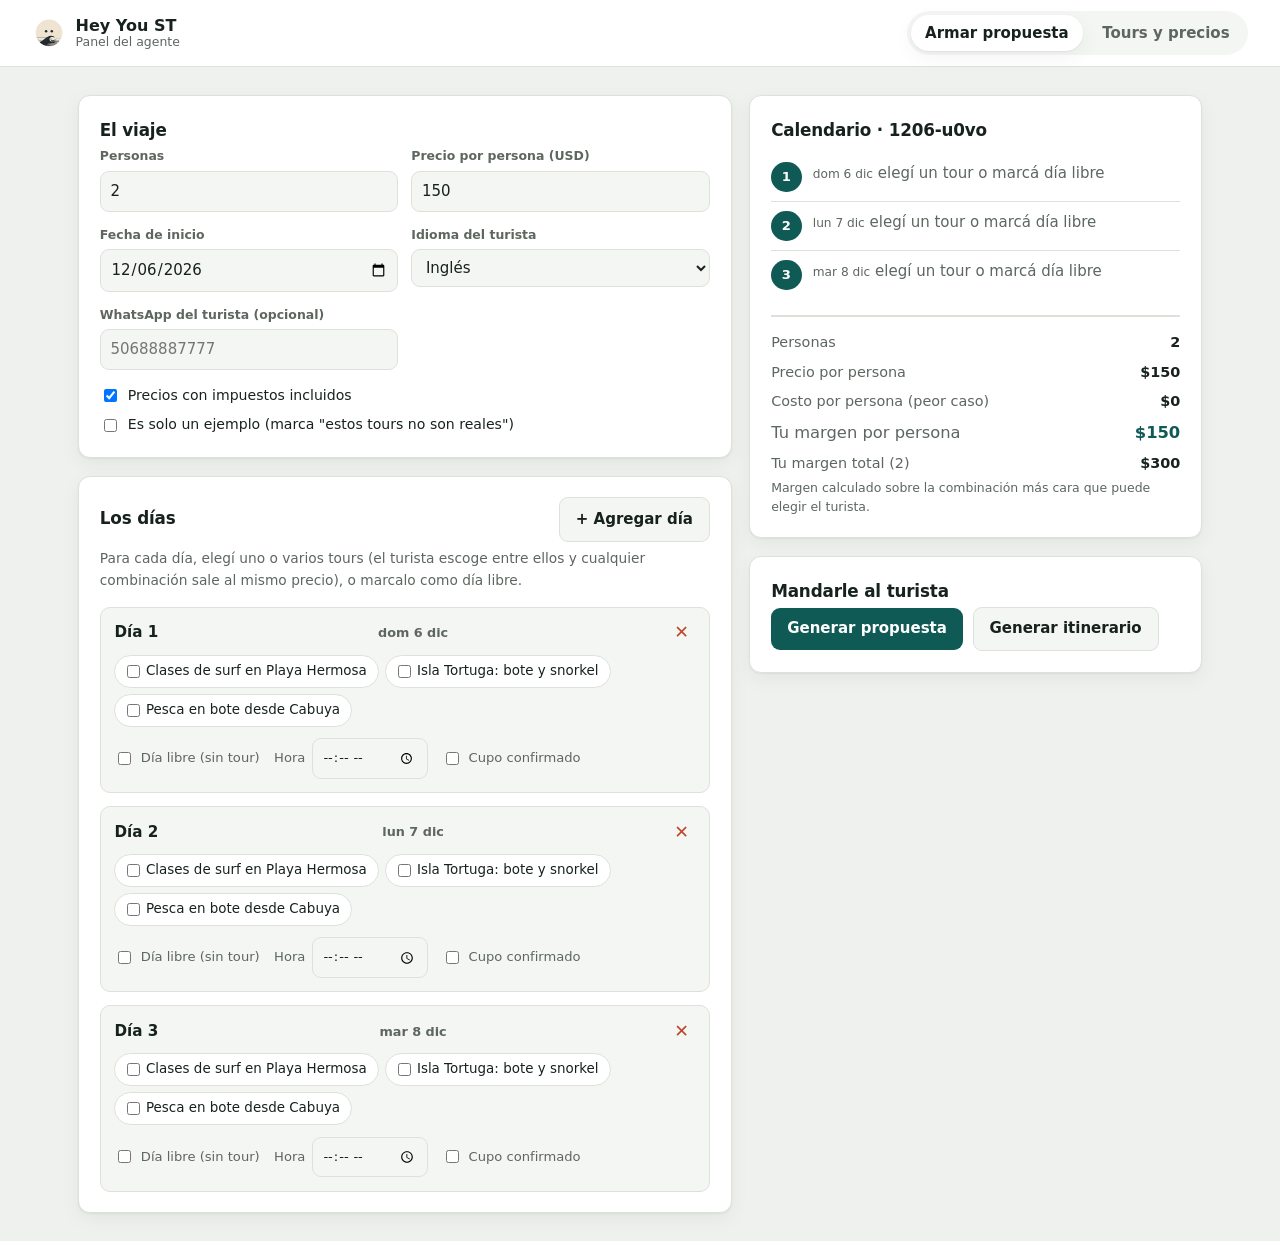
==== dashboard.html @ b7f1ac37 "Agregar panel del agente (dashboard) Herramienta interna para Juan, en el navegador y sin servidor. " ====
<!DOCTYPE html>
<html lang="es">
<head>
  <meta charset="utf-8">
  <meta name="viewport" content="width=device-width, initial-scale=1">
  <title>Panel · Hey You ST</title>
  <meta name="description" content="Panel del agente de Hey You ST: tus tours y precios, y la propuesta lista para mandarle al turista por WhatsApp.">
  <!-- Herramienta interna de Juan: no es para el turista, que no la indexen -->
  <meta name="robots" content="noindex">
  <link rel="icon" type="image/svg+xml" href="img/marca/hey-you-st.svg">
  <link rel="apple-touch-icon" href="img/marca/hey-you-st-180.png">
  <link rel="stylesheet" href="css/dashboard.css">
</head>
<body>

  <!-- El panel es de Juan (el agente), no del turista: va en español y no se enlaza desde el mapa.
       Todo vive en el navegador (localStorage); nada se guarda en un servidor. Arma la propuesta y
       el itinerario con el MISMO formato de link que leen propuesta.html e itinerario.html
       (js/propuesta.js, js/itinerario.js): un JSON en base64url en #p=. -->
  <header class="barra">
    <div class="marca">
      <img src="img/marca/hey-you-st.svg" alt="">
      <div class="marca-txt">
        <strong>Hey You ST</strong>
        <span>Panel del agente</span>
      </div>
    </div>
    <nav class="tabs" id="tabs" role="tablist">
      <button type="button" role="tab" data-tab="propuesta" class="activo" aria-selected="true">Armar propuesta</button>
      <button type="button" role="tab" data-tab="catalogo" aria-selected="false">Tours y precios</button>
    </nav>
  </header>

  <main>

    <!-- ============ ARMAR PROPUESTA ============ -->
    <section id="tab-propuesta" class="tab" role="tabpanel">
      <div class="col-editor">

        <div class="tarjeta">
          <h2>El viaje</h2>
          <div class="campos">
            <label class="campo">
              <span>Personas</span>
              <input type="number" id="p-personas" min="1" step="1" value="2" inputmode="numeric">
            </label>
            <label class="campo">
              <span>Precio por persona (USD)</span>
              <input type="number" id="p-pp" min="0" step="1" value="150" inputmode="numeric">
            </label>
            <label class="campo">
              <span>Fecha de inicio</span>
              <input type="date" id="p-inicio">
            </label>
            <label class="campo">
              <span>Idioma del turista</span>
              <select id="p-idioma">
                <option value="en">Inglés</option>
                <option value="es">Español</option>
              </select>
            </label>
            <label class="campo">
              <span>WhatsApp del turista (opcional)</span>
              <input type="text" id="p-tel" placeholder="50688887777" inputmode="numeric">
            </label>
          </div>
          <div class="checks">
            <label class="check"><input type="checkbox" id="p-iva" checked> Precios con impuestos incluidos</label>
            <label class="check"><input type="checkbox" id="p-ejemplo"> Es solo un ejemplo (marca "estos tours no son reales")</label>
          </div>
        </div>

        <div class="tarjeta">
          <div class="tarjeta-cab">
            <h2>Los días</h2>
            <button type="button" class="btn btn-sec" id="add-dia">+ Agregar día</button>
          </div>
          <p class="ayuda">Para cada día, elegí uno o varios tours (el turista escoge entre ellos y cualquier combinación sale al mismo precio), o marcalo como día libre.</p>
          <div id="dias"></div>
        </div>

      </div>

      <!-- Lo que ve/hace el agente: vista previa + generar links -->
      <aside class="col-preview">
        <div class="tarjeta preview" id="preview"></div>

        <div class="tarjeta generar">
          <h2>Mandarle al turista</h2>
          <div class="gen-botones">
            <button type="button" class="btn" data-gen="propuesta">Generar propuesta</button>
            <button type="button" class="btn btn-sec" data-gen="itinerario">Generar itinerario</button>
          </div>
          <div id="salida" class="salida" hidden></div>
        </div>
      </aside>
    </section>

    <!-- ============ TOURS Y PRECIOS ============ -->
    <section id="tab-catalogo" class="tab" role="tabpanel" hidden>
      <div class="tarjeta">
        <div class="tarjeta-cab">
          <h2 id="cat-titulo">Agregar tour</h2>
          <button type="button" class="btn-link" id="cat-reseed" title="Volver a cargar los tours de data/tours.js">Recargar desde el mapa</button>
        </div>
        <div class="campos">
          <label class="campo"><span>Nombre (español)</span><input type="text" id="c-es"></label>
          <label class="campo"><span>Nombre (inglés)</span><input type="text" id="c-en"></label>
          <label class="campo"><span>Duración</span><input type="text" id="c-du" placeholder="2 horas"></label>
          <label class="campo"><span>Punto de salida</span><input type="text" id="c-sa" placeholder="Playa Hermosa"></label>
          <label class="campo campo-ancho"><span>Incluye (español)</span><input type="text" id="c-inc" placeholder="Tabla · instructor local"></label>
          <label class="campo campo-ancho"><span>Incluye (inglés)</span><input type="text" id="c-ince" placeholder="Board · local instructor"></label>
          <label class="campo"><span>Neto del proveedor (USD)</span><input type="number" id="c-neto" min="0" step="1" inputmode="numeric"></label>
          <label class="campo"><span>Precio al cliente (USD)</span><input type="number" id="c-cliente" min="0" step="1" inputmode="numeric"></label>
        </div>
        <div class="gen-botones">
          <button type="button" class="btn" id="cat-guardar">Guardar tour</button>
          <button type="button" class="btn-link" id="cat-cancelar" hidden>Cancelar edición</button>
        </div>
      </div>

      <div class="tarjeta">
        <h2>Mis tours</h2>
        <div class="tabla-env"><table class="tabla" id="cat-tabla"></table></div>
      </div>
    </section>

  </main>

  <!-- Los tours reales del mapa, para sembrar el catálogo la primera vez -->
  <script src="data/tours.js"></script>
  <!-- El WhatsApp de Juan -->
  <script src="js/contacto.js"></script>
  <script src="js/dashboard.js"></script>
</body>
</html>
---- css/dashboard.css ----
/* =========================================================
   Hey You ST · Panel del agente (dashboard.html)
   Estilo propio del panel: funcional, legible, claro u oscuro.
   Acento mar para que se sienta de la misma familia que el resto.
   ========================================================= */

:root{
  --bg:#eef1ee;
  --surface:#ffffff;
  --surface-2:#f4f6f3;
  --fg:#17221e;
  --muted:#5d665f;
  --line:#dde1da;
  --sea:#0f5a54;
  --sea-fg:#ffffff;
  --good:#1f7a43;
  --bad:#c0462a;
  --radius:12px;
  --sombra:0 1px 2px rgba(20,30,25,.06), 0 6px 20px rgba(20,30,25,.05);
  color-scheme:light;
}
@media (prefers-color-scheme: dark){
  :root{
    --bg:#10140f;
    --surface:#191e18;
    --surface-2:#1f2620;
    --fg:#e9ece5;
    --muted:#99a39b;
    --line:#2b322b;
    --sea:#4db3a6;
    --sea-fg:#071412;
    --good:#56c48a;
    --bad:#ef8a6a;
    --sombra:0 1px 2px rgba(0,0,0,.3), 0 8px 24px rgba(0,0,0,.25);
    color-scheme:dark;
  }
}

*{box-sizing:border-box}
/* El atributo hidden tiene que ganarle a los display:grid/flex de las pestañas */
[hidden]{display:none!important}
html,body{margin:0}
body{
  background:var(--bg);
  color:var(--fg);
  font:15px/1.55 system-ui, -apple-system, "Segoe UI", Roboto, sans-serif;
  -webkit-font-smoothing:antialiased;
}
h2{font-size:1.05rem;margin:0 0 .2rem;letter-spacing:-.01em}
a{color:var(--sea)}

/* --- barra superior --- */
.barra{
  position:sticky;top:0;z-index:10;
  display:flex;align-items:center;justify-content:space-between;gap:1rem;flex-wrap:wrap;
  padding:.7rem clamp(16px,4vw,2rem);
  background:var(--surface);border-bottom:1px solid var(--line);
}
.marca{display:flex;align-items:center;gap:.6rem}
.marca img{width:34px;height:34px;border-radius:8px}
.marca-txt{display:flex;flex-direction:column;line-height:1.15}
.marca-txt strong{font-size:1rem}
.marca-txt span{font-size:.78rem;color:var(--muted)}
.tabs{display:flex;gap:.3rem;background:var(--surface-2);padding:.25rem;border-radius:999px}
.tabs button{
  border:0;background:transparent;color:var(--muted);
  font:inherit;font-weight:600;padding:.4rem .9rem;border-radius:999px;cursor:pointer;
}
.tabs button.activo{background:var(--surface);color:var(--fg);box-shadow:var(--sombra)}

/* --- layout --- */
main{max-width:1180px;margin:0 auto;padding:clamp(16px,3vw,1.75rem)}
#tab-propuesta{display:grid;gap:1.1rem;grid-template-columns:1fr}
@media(min-width:900px){#tab-propuesta{grid-template-columns:1.3fr .9fr;align-items:start}}
.col-editor{display:flex;flex-direction:column;gap:1.1rem;min-width:0}
.col-preview{display:flex;flex-direction:column;gap:1.1rem;min-width:0}
@media(min-width:900px){.col-preview{position:sticky;top:5rem}}
.tab{animation:aparece .18s ease}
@keyframes aparece{from{opacity:.4}to{opacity:1}}

/* --- tarjetas --- */
.tarjeta{
  background:var(--surface);border:1px solid var(--line);border-radius:var(--radius);
  padding:clamp(1rem,2.5vw,1.3rem);box-shadow:var(--sombra);
}
.tarjeta-cab{display:flex;align-items:center;justify-content:space-between;gap:.8rem;margin-bottom:.4rem}
.ayuda{color:var(--muted);font-size:.86rem;margin:.1rem 0 1rem}

/* --- campos --- */
.campos{display:grid;gap:.8rem;grid-template-columns:repeat(2,1fr)}
@media(max-width:520px){.campos{grid-template-columns:1fr}}
.campo{display:flex;flex-direction:column;gap:.3rem;min-width:0}
.campo-ancho{grid-column:1/-1}
.campo span{font-size:.78rem;color:var(--muted);font-weight:600}
input,select{
  font:inherit;color:var(--fg);background:var(--surface-2);
  border:1px solid var(--line);border-radius:9px;padding:.5rem .6rem;width:100%;
}
input:focus,select:focus{outline:2px solid var(--sea);outline-offset:1px;border-color:var(--sea)}
.checks{display:flex;flex-direction:column;gap:.5rem;margin-top:.9rem}
.check{display:flex;align-items:center;gap:.5rem;font-size:.88rem;color:var(--fg)}
.check input{width:auto}

/* --- botones --- */
.btn{
  border:0;border-radius:9px;background:var(--sea);color:var(--sea-fg);
  font:inherit;font-weight:700;padding:.6rem 1rem;cursor:pointer;
}
.btn:hover{filter:brightness(1.06)}
.btn-sec{background:var(--surface-2);color:var(--fg);border:1px solid var(--line)}
.btn-link{border:0;background:none;color:var(--sea);font:inherit;font-weight:600;cursor:pointer;padding:.3rem}
.btn:disabled{opacity:.5;cursor:not-allowed}
.gen-botones{display:flex;gap:.6rem;flex-wrap:wrap;align-items:center}

/* --- días --- */
#dias{display:flex;flex-direction:column;gap:.8rem}
.dia{border:1px solid var(--line);border-radius:10px;background:var(--surface-2);padding:.85rem}
.dia-cab{display:flex;align-items:center;justify-content:space-between;gap:.6rem;margin-bottom:.6rem}
.dia-cab b{font-size:.95rem}
.dia-fecha{font-size:.8rem;color:var(--muted);font-weight:600}
.dia-quitar{border:0;background:none;color:var(--bad);cursor:pointer;font:inherit;font-weight:700;font-size:1.1rem;line-height:1;padding:.1rem .4rem}
.dia-ops{display:flex;flex-wrap:wrap;gap:.4rem}
.op-chip{display:inline-flex;align-items:center;gap:.4rem;border:1px solid var(--line);background:var(--surface);border-radius:999px;padding:.32rem .7rem;font-size:.84rem;cursor:pointer}
.op-chip input{width:auto;margin:0}
.op-chip.sel{border-color:var(--sea);box-shadow:inset 0 0 0 1px var(--sea)}
.dia-libre-campos{display:grid;gap:.6rem;grid-template-columns:1fr 1fr;margin-top:.3rem}
@media(max-width:520px){.dia-libre-campos{grid-template-columns:1fr}}
.dia-extra{display:flex;gap:.9rem;flex-wrap:wrap;margin-top:.7rem;align-items:center}
.dia-extra label{display:flex;align-items:center;gap:.4rem;font-size:.82rem;color:var(--muted);white-space:nowrap}
.dia-extra input[type=time]{width:auto}

/* --- preview --- */
.preview h2{margin-bottom:.6rem}
.cal-dia{display:flex;gap:.7rem;padding:.55rem 0;border-top:1px solid var(--line)}
.cal-dia:first-of-type{border-top:0}
.cal-n{flex:0 0 auto;width:1.9rem;height:1.9rem;border-radius:50%;background:var(--sea);color:var(--sea-fg);display:grid;place-items:center;font-weight:700;font-size:.82rem}
.cal-txt{min-width:0}
.cal-txt .f{font-size:.76rem;color:var(--muted)}
.cal-txt .o{font-weight:600}
.cal-txt .o .sep{color:var(--muted);font-weight:400}
.cal-libre .cal-n{background:var(--surface-2);color:var(--muted);border:1px solid var(--line)}

.resumen{margin-top:1rem;padding-top:.9rem;border-top:2px solid var(--line);display:grid;gap:.45rem}
.linea{display:flex;justify-content:space-between;gap:1rem;font-size:.9rem}
.linea span:first-child{color:var(--muted)}
.linea b{font-variant-numeric:tabular-nums}
.linea.fuerte{font-size:1.02rem}
.linea.fuerte b{color:var(--sea)}
.margen-bad b{color:var(--bad)}
.nota-precio{font-size:.78rem;color:var(--muted);margin:.2rem 0 0}

/* --- salida (link generado) --- */
.salida{margin-top:.9rem;display:flex;flex-direction:column;gap:.6rem}
.salida .link{
  font-size:.8rem;word-break:break-all;background:var(--surface-2);
  border:1px solid var(--line);border-radius:9px;padding:.6rem;color:var(--muted);
  max-height:5.5rem;overflow:auto;
}
.salida .acc{display:flex;gap:.5rem;flex-wrap:wrap}
.salida .ok{color:var(--good);font-size:.82rem;font-weight:600}

/* --- tabla catálogo --- */
.tabla-env{overflow-x:auto}
.tabla{width:100%;border-collapse:collapse;font-size:.88rem}
.tabla th,.tabla td{text-align:left;padding:.55rem .5rem;border-bottom:1px solid var(--line);white-space:nowrap}
.tabla th{font-size:.72rem;text-transform:uppercase;letter-spacing:.04em;color:var(--muted);font-weight:700}
.tabla td.num{text-align:right;font-variant-numeric:tabular-nums}
.tabla .margen-ok{color:var(--good);font-weight:600}
.tabla .margen-no{color:var(--muted)}
.tabla .acc-td{text-align:right}
.tabla .mini{border:0;background:none;cursor:pointer;font:inherit;font-weight:600;padding:.2rem .4rem}
.tabla .mini.editar{color:var(--sea)}
.tabla .mini.borrar{color:var(--bad)}
.vacio{color:var(--muted);font-size:.9rem;padding:.8rem 0}

/* aviso general */
.aviso-dash{background:color-mix(in srgb, var(--bad) 12%, var(--surface));border:1px solid var(--bad);
  color:var(--fg);border-radius:9px;padding:.6rem .8rem;font-size:.85rem}
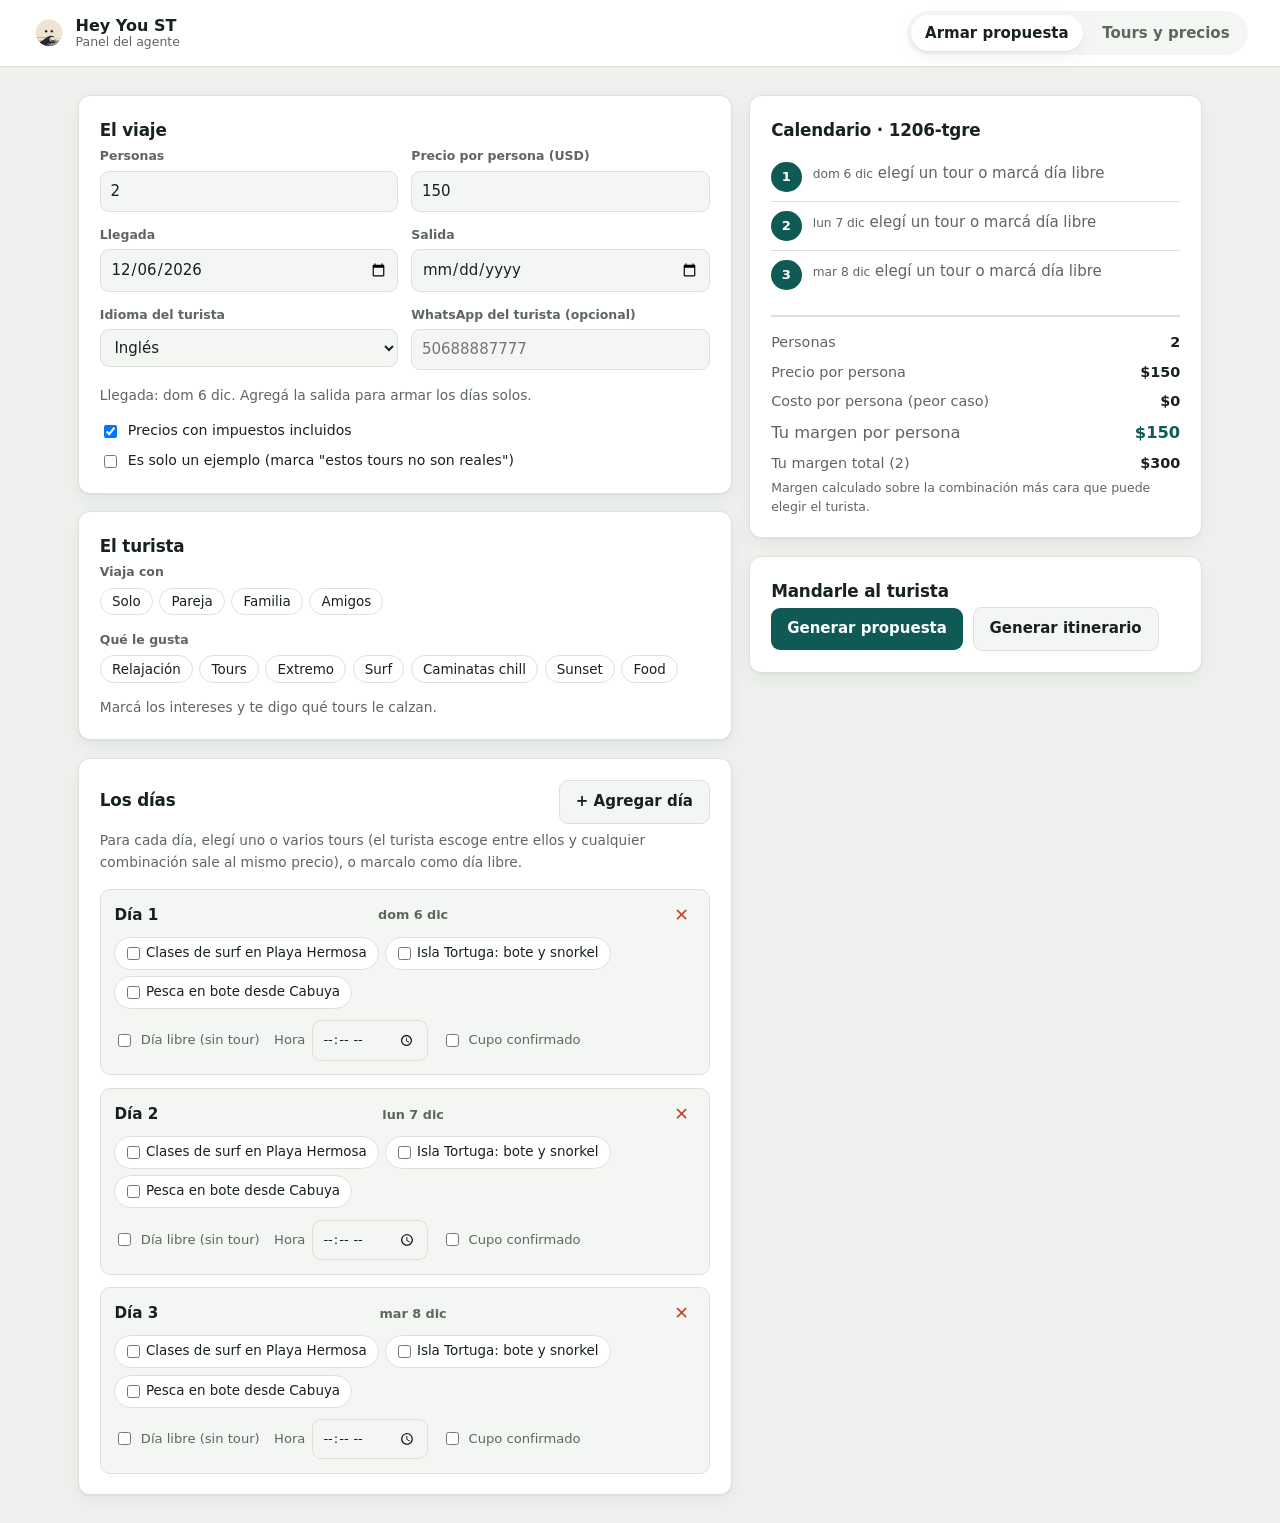
==== commit 3e71f42d: "Panel: estadia, perfil del turista e intereses - Estadia: se pregunta llegada y salida, y el panel a" ====
--- a/dashboard.html
+++ b/dashboard.html
@@ -49,8 +49,12 @@
               <input type="number" id="p-pp" min="0" step="1" value="150" inputmode="numeric">
             </label>
             <label class="campo">
-              <span>Fecha de inicio</span>
+              <span>Llegada</span>
               <input type="date" id="p-inicio">
+            </label>
+            <label class="campo">
+              <span>Salida</span>
+              <input type="date" id="p-salida">
             </label>
             <label class="campo">
               <span>Idioma del turista</span>
@@ -64,10 +68,24 @@
               <input type="text" id="p-tel" placeholder="50688887777" inputmode="numeric">
             </label>
           </div>
+          <p class="ayuda" id="estadia-info" style="margin:.9rem 0 0"></p>
           <div class="checks">
             <label class="check"><input type="checkbox" id="p-iva" checked> Precios con impuestos incluidos</label>
             <label class="check"><input type="checkbox" id="p-ejemplo"> Es solo un ejemplo (marca "estos tours no son reales")</label>
           </div>
+        </div>
+
+        <div class="tarjeta">
+          <h2>El turista</h2>
+          <div class="perfil-bloque">
+            <span class="perfil-lbl">Viaja con</span>
+            <div class="chips" id="perfil-segmento"></div>
+          </div>
+          <div class="perfil-bloque">
+            <span class="perfil-lbl">Qué le gusta</span>
+            <div class="chips" id="perfil-intereses"></div>
+          </div>
+          <p class="ayuda" id="perfil-sugerencias" style="margin:.4rem 0 0"></p>
         </div>
 
         <div class="tarjeta">
@@ -110,6 +128,7 @@
           <label class="campo"><span>Punto de salida</span><input type="text" id="c-sa" placeholder="Playa Hermosa"></label>
           <label class="campo campo-ancho"><span>Incluye (español)</span><input type="text" id="c-inc" placeholder="Tabla · instructor local"></label>
           <label class="campo campo-ancho"><span>Incluye (inglés)</span><input type="text" id="c-ince" placeholder="Board · local instructor"></label>
+          <div class="campo campo-ancho"><span>Características</span><div class="chips" id="cat-tags"></div></div>
           <label class="campo"><span>Neto del proveedor (USD)</span><input type="number" id="c-neto" min="0" step="1" inputmode="numeric"></label>
           <label class="campo"><span>Precio al cliente (USD)</span><input type="number" id="c-cliente" min="0" step="1" inputmode="numeric"></label>
         </div>
--- a/css/dashboard.css
+++ b/css/dashboard.css
@@ -176,3 +176,12 @@
 /* aviso general */
 .aviso-dash{background:color-mix(in srgb, var(--bad) 12%, var(--surface));border:1px solid var(--bad);
   color:var(--fg);border-radius:9px;padding:.6rem .8rem;font-size:.85rem}
+
+/* --- perfil del turista y características (chips) --- */
+.chips{display:flex;flex-wrap:wrap;gap:.4rem}
+button.op-chip{font-family:inherit;font-size:.84rem;color:var(--fg)}
+.op-chip.match:not(.sel){border-color:var(--sea);color:var(--sea)}
+.perfil-bloque{margin-bottom:.9rem}
+.perfil-lbl{font-size:.78rem;color:var(--muted);font-weight:600;display:block;margin-bottom:.4rem}
+.tag-mini{display:inline-block;font-size:.72rem;color:var(--muted);background:var(--surface-2);
+  border:1px solid var(--line);border-radius:999px;padding:.05rem .45rem;white-space:nowrap}
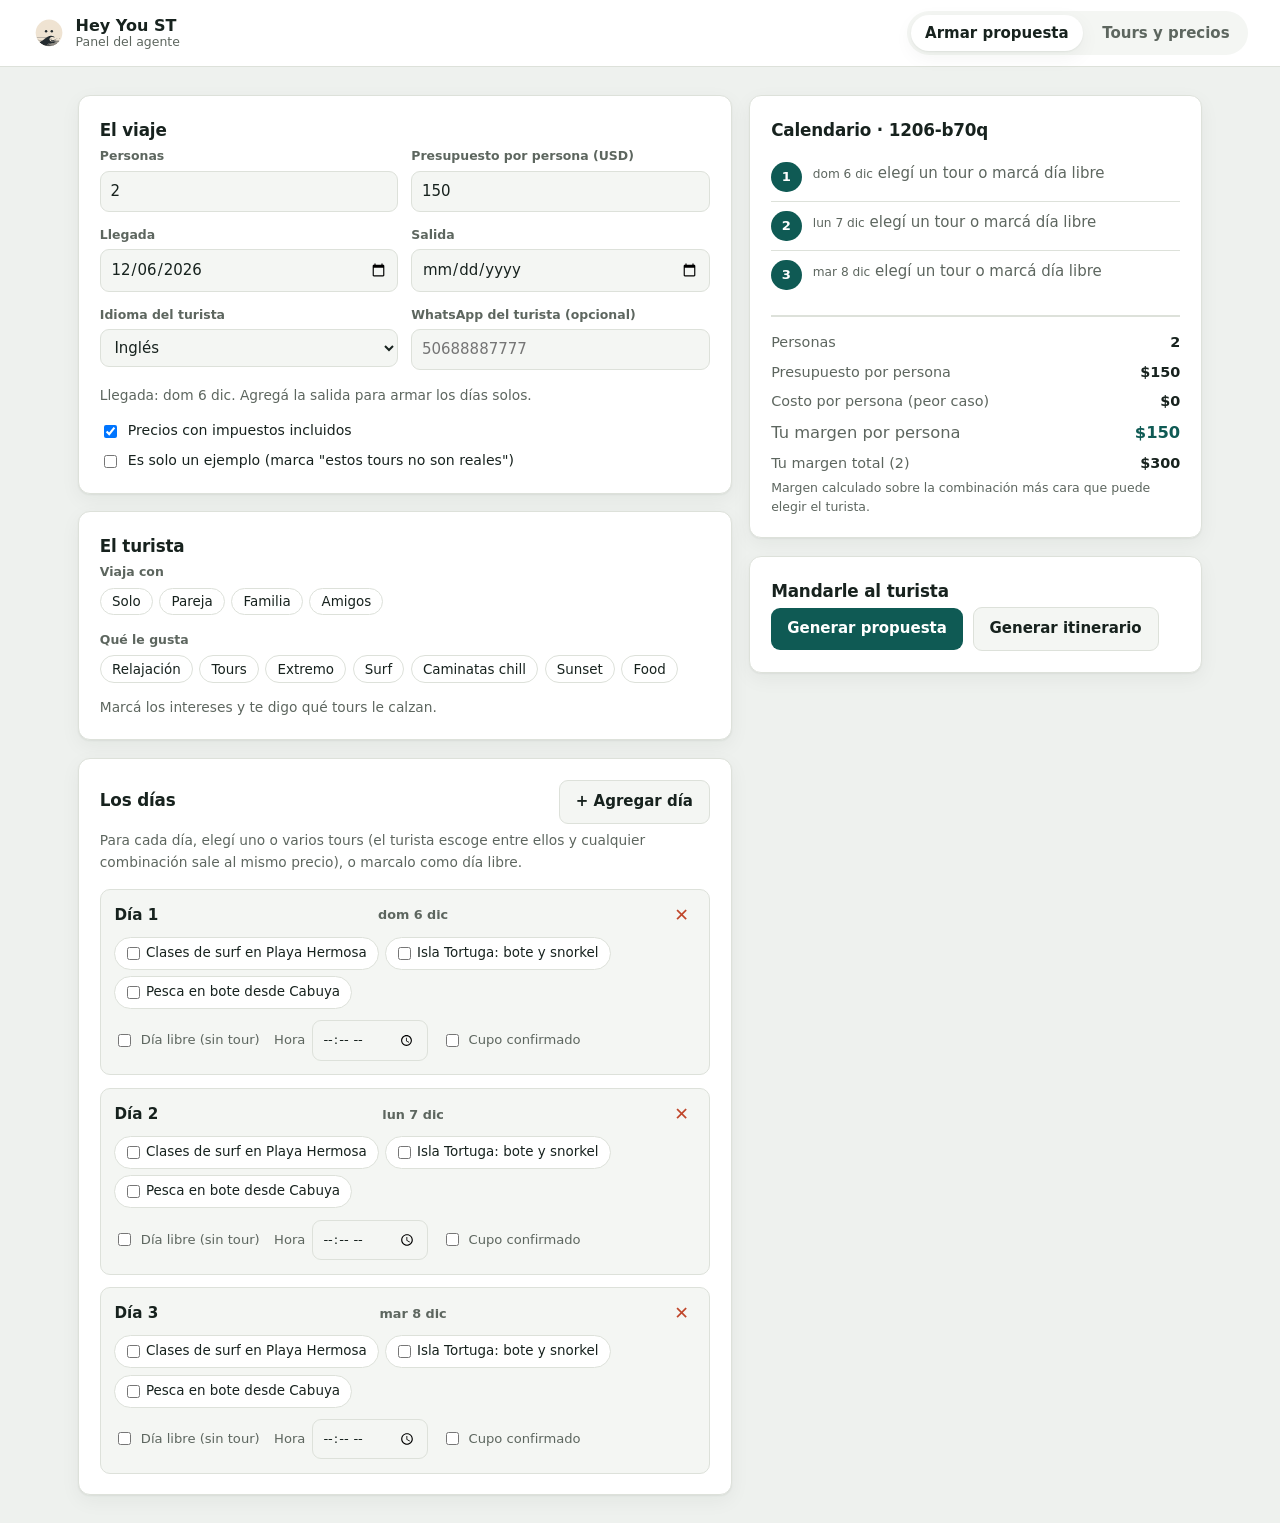
==== commit cac8f27b: "Panel: presupuesto por persona y ahorro del turista - El campo de precio pasa a llamarse "Presupuest" ====
--- a/dashboard.html
+++ b/dashboard.html
@@ -45,7 +45,7 @@
               <input type="number" id="p-personas" min="1" step="1" value="2" inputmode="numeric">
             </label>
             <label class="campo">
-              <span>Precio por persona (USD)</span>
+              <span>Presupuesto por persona (USD)</span>
               <input type="number" id="p-pp" min="0" step="1" value="150" inputmode="numeric">
             </label>
             <label class="campo">
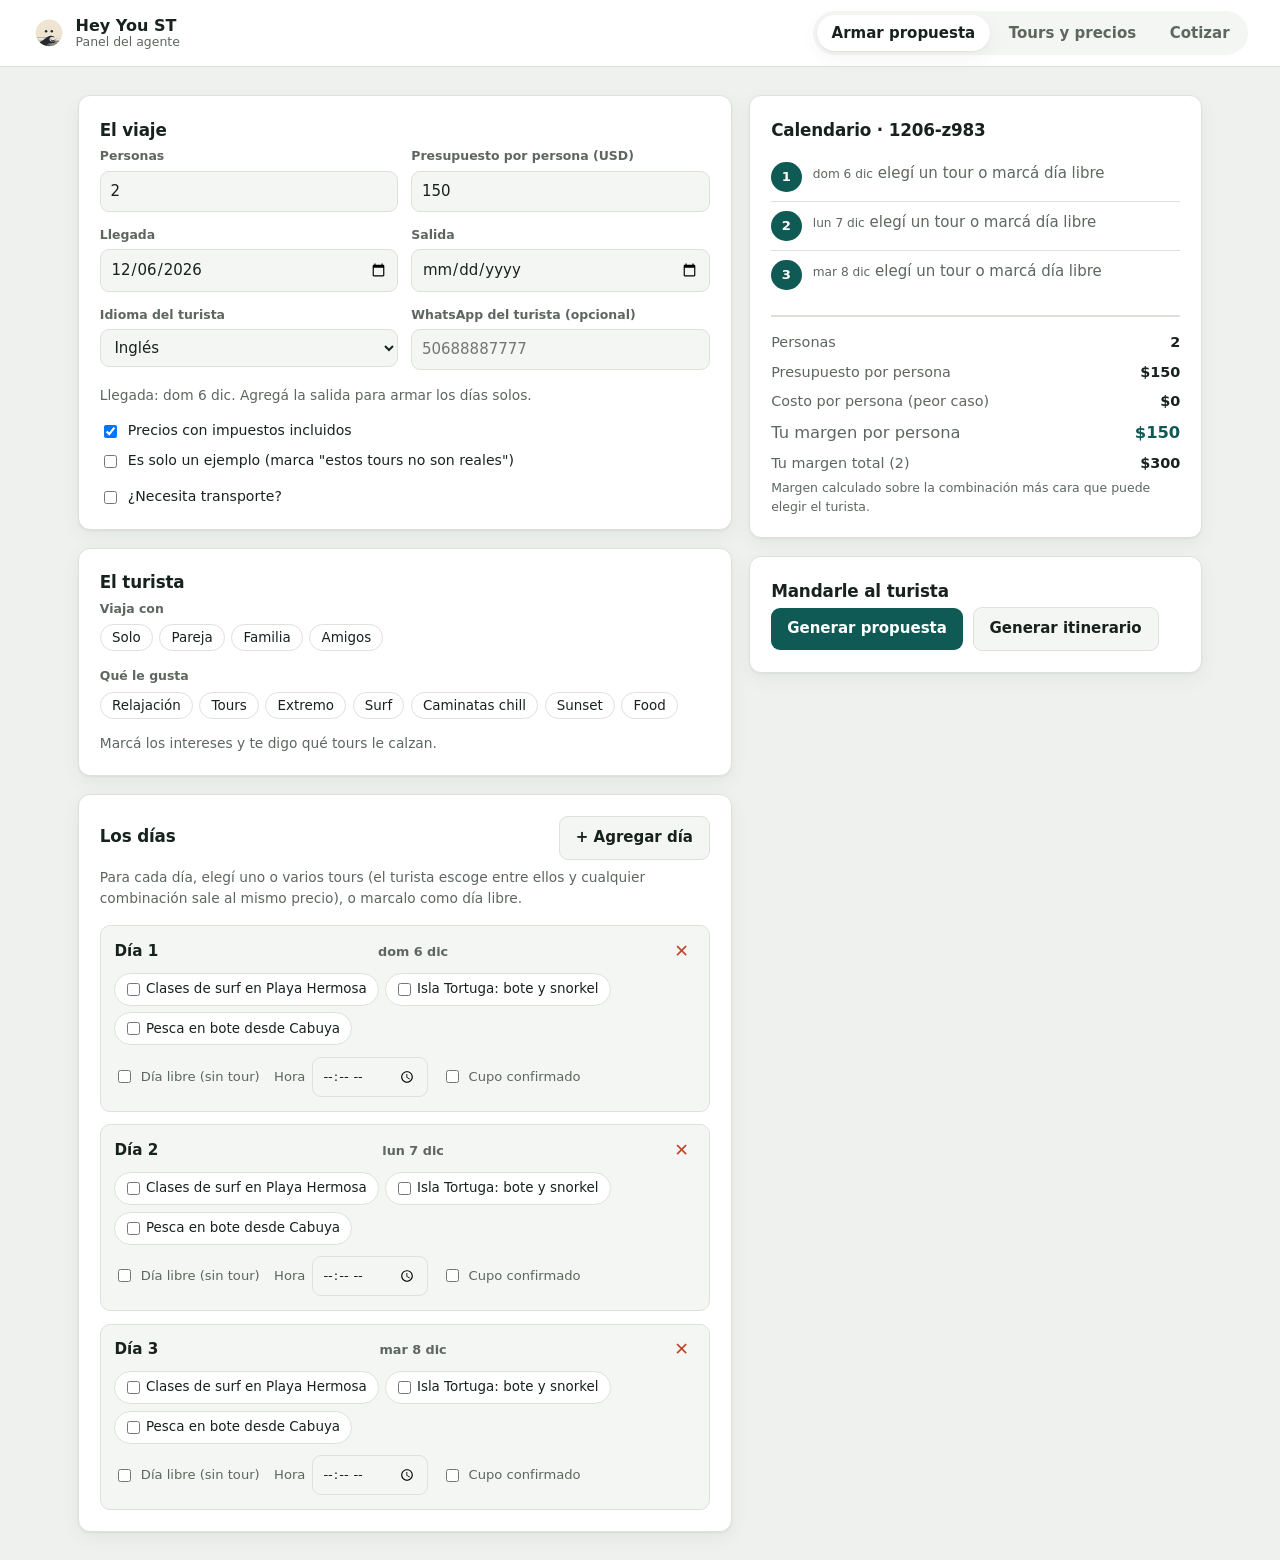
==== commit 3cdd29d9: "Panel: cotizacion rapida (por proveedor / por interes) y transporte - Nueva pestana "Cotizar": preci" ====
--- a/dashboard.html
+++ b/dashboard.html
@@ -28,6 +28,7 @@
     <nav class="tabs" id="tabs" role="tablist">
       <button type="button" role="tab" data-tab="propuesta" class="activo" aria-selected="true">Armar propuesta</button>
       <button type="button" role="tab" data-tab="catalogo" aria-selected="false">Tours y precios</button>
+      <button type="button" role="tab" data-tab="cotizar" aria-selected="false">Cotizar</button>
     </nav>
   </header>
 
@@ -72,6 +73,10 @@
           <div class="checks">
             <label class="check"><input type="checkbox" id="p-iva" checked> Precios con impuestos incluidos</label>
             <label class="check"><input type="checkbox" id="p-ejemplo"> Es solo un ejemplo (marca "estos tours no son reales")</label>
+          </div>
+          <div class="transporte-bloque" style="margin-top:.9rem">
+            <label class="check"><input type="checkbox" id="p-tr"> ¿Necesita transporte?</label>
+            <div id="tr-campos" hidden></div>
           </div>
         </div>
 
@@ -126,6 +131,7 @@
           <label class="campo"><span>Nombre (inglés)</span><input type="text" id="c-en"></label>
           <label class="campo"><span>Duración</span><input type="text" id="c-du" placeholder="2 horas"></label>
           <label class="campo"><span>Punto de salida</span><input type="text" id="c-sa" placeholder="Playa Hermosa"></label>
+          <label class="campo"><span>Proveedor</span><input type="text" id="c-prov" placeholder="Nato · Playa Hermosa"></label>
           <label class="campo campo-ancho"><span>Incluye (español)</span><input type="text" id="c-inc" placeholder="Tabla · instructor local"></label>
           <label class="campo campo-ancho"><span>Incluye (inglés)</span><input type="text" id="c-ince" placeholder="Board · local instructor"></label>
           <div class="campo campo-ancho"><span>Características</span><div class="chips" id="cat-tags"></div></div>
@@ -144,6 +150,32 @@
       </div>
     </section>
 
+    <!-- ============ COTIZAR (precio rápido, sin armar todo el viaje) ============ -->
+    <section id="tab-cotizar" class="tab" role="tabpanel" hidden>
+      <div class="tarjeta">
+        <h2>Cotización rápida</h2>
+        <p class="ayuda">Para dar un precio sin armar todo el viaje: elegí un proveedor o un tipo de actividad.</p>
+        <div class="perfil-bloque">
+          <span class="perfil-lbl">Cotizar por</span>
+          <div class="chips" id="cot-modo"></div>
+        </div>
+        <div class="perfil-bloque">
+          <span class="perfil-lbl" id="cot-selector-lbl">Proveedor</span>
+          <div class="chips" id="cot-selector"></div>
+        </div>
+        <div class="campos">
+          <label class="campo"><span>Personas</span><input type="number" id="cot-n" min="1" step="1" value="2" inputmode="numeric"></label>
+          <label class="campo"><span>WhatsApp del turista (opcional)</span><input type="text" id="cot-tel" placeholder="50688887777" inputmode="numeric"></label>
+        </div>
+      </div>
+      <div class="tarjeta">
+        <h2>Actividades</h2>
+        <div id="cot-lista"></div>
+        <div id="cot-total"></div>
+        <div id="cot-acc" class="gen-botones" style="margin-top:.8rem"></div>
+      </div>
+    </section>
+
   </main>
 
   <!-- Los tours reales del mapa, para sembrar el catálogo la primera vez -->
--- a/css/dashboard.css
+++ b/css/dashboard.css
@@ -185,3 +185,15 @@
 .perfil-lbl{font-size:.78rem;color:var(--muted);font-weight:600;display:block;margin-bottom:.4rem}
 .tag-mini{display:inline-block;font-size:.72rem;color:var(--muted);background:var(--surface-2);
   border:1px solid var(--line);border-radius:999px;padding:.05rem .45rem;white-space:nowrap}
+
+/* --- cotización rápida --- */
+.cot-row{display:flex;align-items:center;gap:.7rem;padding:.6rem 0;border-top:1px solid var(--line);cursor:pointer}
+.cot-row:first-child{border-top:0}
+.cot-row input{width:auto;margin:0;flex:0 0 auto}
+.cot-info{min-width:0;flex:1}
+.cot-info b{font-weight:600}
+.cot-info span{display:block;font-size:.78rem;color:var(--muted)}
+.cot-precio{text-align:right;font-variant-numeric:tabular-nums;flex:0 0 auto}
+.cot-precio b{display:block}
+.cot-precio small{color:var(--muted);font-size:.72rem}
+.cot-total{margin-top:.8rem;padding-top:.8rem;border-top:2px solid var(--line);display:grid;gap:.4rem}
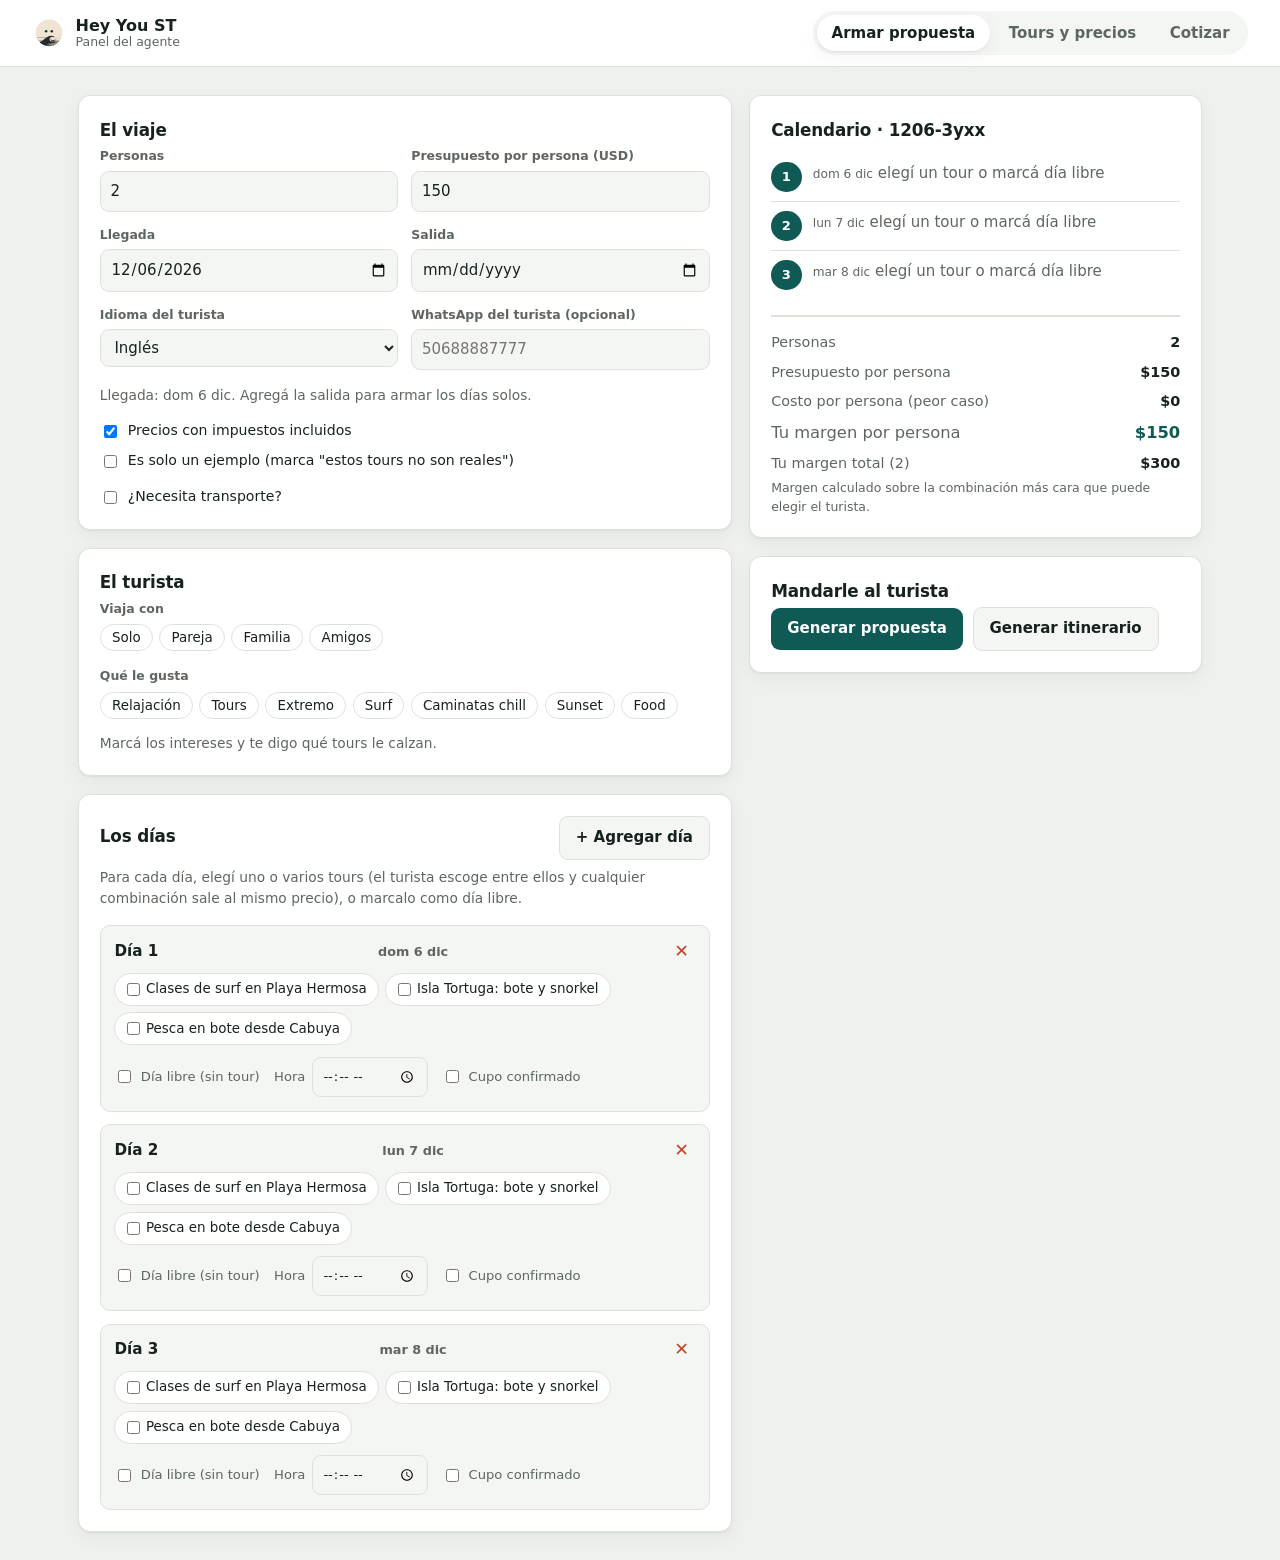
==== commit 264fee81: "Panel: cotizar con descripcion, personas y precio por tamano de grupo - Los tours ganan una descripc" ====
--- a/dashboard.html
+++ b/dashboard.html
@@ -135,8 +135,11 @@
           <label class="campo campo-ancho"><span>Incluye (español)</span><input type="text" id="c-inc" placeholder="Tabla · instructor local"></label>
           <label class="campo campo-ancho"><span>Incluye (inglés)</span><input type="text" id="c-ince" placeholder="Board · local instructor"></label>
           <div class="campo campo-ancho"><span>Características</span><div class="chips" id="cat-tags"></div></div>
-          <label class="campo"><span>Neto del proveedor (USD)</span><input type="number" id="c-neto" min="0" step="1" inputmode="numeric"></label>
-          <label class="campo"><span>Precio al cliente (USD)</span><input type="number" id="c-cliente" min="0" step="1" inputmode="numeric"></label>
+          <label class="campo campo-ancho"><span>Descripción (opcional)</span><textarea id="c-desc" rows="2" placeholder="Qué hace especial a este tour"></textarea></label>
+          <label class="campo"><span>Neto individual (USD)</span><input type="number" id="c-neto" min="0" step="1" inputmode="numeric"></label>
+          <label class="campo"><span>Precio cliente individual (USD)</span><input type="number" id="c-cliente" min="0" step="1" inputmode="numeric"></label>
+          <label class="campo"><span>Neto en grupo · p/persona</span><input type="number" id="c-netog" min="0" step="1" inputmode="numeric" placeholder="opcional"></label>
+          <label class="campo"><span>Cliente en grupo · p/persona</span><input type="number" id="c-clienteg" min="0" step="1" inputmode="numeric" placeholder="opcional"></label>
         </div>
         <div class="gen-botones">
           <button type="button" class="btn" id="cat-guardar">Guardar tour</button>
--- a/css/dashboard.css
+++ b/css/dashboard.css
@@ -92,11 +92,12 @@
 .campo{display:flex;flex-direction:column;gap:.3rem;min-width:0}
 .campo-ancho{grid-column:1/-1}
 .campo span{font-size:.78rem;color:var(--muted);font-weight:600}
-input,select{
+input,select,textarea{
   font:inherit;color:var(--fg);background:var(--surface-2);
   border:1px solid var(--line);border-radius:9px;padding:.5rem .6rem;width:100%;
 }
-input:focus,select:focus{outline:2px solid var(--sea);outline-offset:1px;border-color:var(--sea)}
+textarea{resize:vertical;min-height:2.6rem}
+input:focus,select:focus,textarea:focus{outline:2px solid var(--sea);outline-offset:1px;border-color:var(--sea)}
 .checks{display:flex;flex-direction:column;gap:.5rem;margin-top:.9rem}
 .check{display:flex;align-items:center;gap:.5rem;font-size:.88rem;color:var(--fg)}
 .check input{width:auto}
@@ -187,13 +188,15 @@
   border:1px solid var(--line);border-radius:999px;padding:.05rem .45rem;white-space:nowrap}
 
 /* --- cotización rápida --- */
-.cot-row{display:flex;align-items:center;gap:.7rem;padding:.6rem 0;border-top:1px solid var(--line);cursor:pointer}
+.cot-row{display:flex;align-items:flex-start;gap:.7rem;padding:.6rem 0;border-top:1px solid var(--line);cursor:pointer}
 .cot-row:first-child{border-top:0}
-.cot-row input{width:auto;margin:0;flex:0 0 auto}
+.cot-row input{width:auto;margin:.2rem 0 0;flex:0 0 auto}
 .cot-info{min-width:0;flex:1}
 .cot-info b{font-weight:600}
 .cot-info span{display:block;font-size:.78rem;color:var(--muted)}
-.cot-precio{text-align:right;font-variant-numeric:tabular-nums;flex:0 0 auto}
+.cot-desc{margin-top:.2rem;line-height:1.4}
+.cot-precio{text-align:right;font-variant-numeric:tabular-nums;flex:0 0 auto;white-space:nowrap}
+.cot-precio small{display:block;font-size:.72rem;color:var(--muted)}
 .cot-precio b{display:block}
 .cot-precio small{color:var(--muted);font-size:.72rem}
 .cot-total{margin-top:.8rem;padding-top:.8rem;border-top:2px solid var(--line);display:grid;gap:.4rem}
